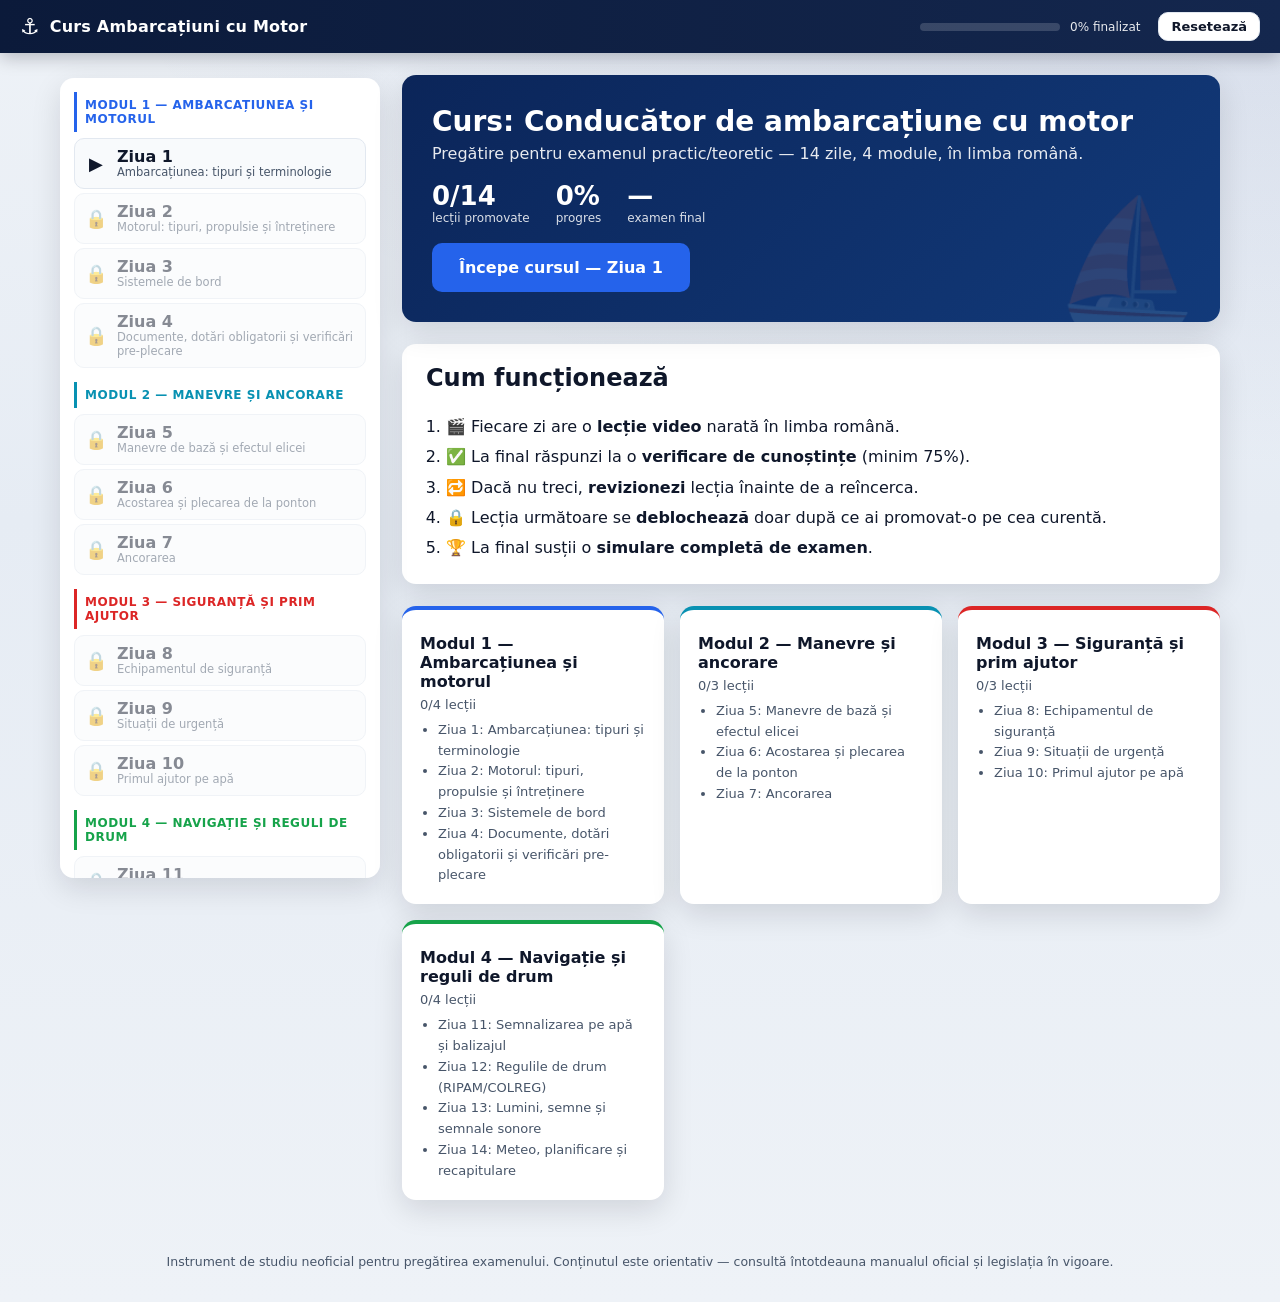
==== index.html @ 284d9b55 "Add mini-LMS for motorboat license exam prep Self-contained web app (no server/build/deps) that deli" ====
<!DOCTYPE html>
<html lang="ro">
<head>
  <meta charset="UTF-8" />
  <meta name="viewport" content="width=device-width, initial-scale=1.0" />
  <title>Curs Conducător de Ambarcațiune cu Motor</title>
  <meta name="description" content="Mini-LMS pentru pregătirea examenului de conducător de ambarcațiune cu motor pentru agrement — 14 lecții video narate în română, verificări de cunoștințe și simulare de examen." />
  <link rel="icon" href="data:image/svg+xml,<svg xmlns='http://www.w3.org/2000/svg' viewBox='0 0 100 100'><text y='.9em' font-size='90'>⛵</text></svg>" />
  <link rel="stylesheet" href="assets/css/styles.css" />
</head>
<body>
  <header class="topbar">
    <a href="#" id="brandHome" class="brand">
      <span class="brand__logo">⚓</span>
      <span class="brand__text">Curs Ambarcațiuni cu Motor</span>
    </a>
    <div class="topbar__progress">
      <div class="gprogress"><div class="gprogress__bar" id="globalProgressBar"></div></div>
      <span id="globalProgressText" class="gprogress__text">0% finalizat</span>
    </div>
    <button id="resetBtn" class="btn btn--ghost btn--sm" title="Resetează progresul">Resetează</button>
  </header>

  <div class="layout">
    <aside id="sidebar" class="sidebar" aria-label="Cuprins curs"></aside>
    <main id="main" class="main" aria-live="polite"></main>
  </div>

  <footer class="sitefoot">
    <p>Instrument de studiu neoficial pentru pregătirea examenului. Conținutul este orientativ —
       consultă întotdeauna manualul oficial și legislația în vigoare.</p>
  </footer>

  <script src="assets/js/content.js"></script>
  <script src="assets/js/player.js"></script>
  <script src="assets/js/quiz.js"></script>
  <script src="assets/js/exam.js"></script>
  <script src="assets/js/app.js"></script>
</body>
</html>
---- assets/css/styles.css ----
/* ===========================================================
   Curs Conducător de Ambarcațiune cu Motor — stiluri mini-LMS
   =========================================================== */
:root {
  --bg: #0f172a;
  --bg-soft: #111c33;
  --panel: #ffffff;
  --panel-2: #f8fafc;
  --ink: #0f172a;
  --ink-soft: #475569;
  --line: #e2e8f0;
  --brand: #2563eb;
  --brand-d: #1d4ed8;
  --ok: #16a34a;
  --warn: #d97706;
  --bad: #dc2626;
  --radius: 14px;
  --shadow: 0 10px 30px rgba(2, 8, 23, 0.12);
  --maxw: 1200px;
  font-synthesis: none;
}

* { box-sizing: border-box; }
html, body { margin: 0; padding: 0; }
body {
  font-family: "Segoe UI", system-ui, -apple-system, Roboto, Helvetica, Arial, sans-serif;
  color: var(--ink);
  background:
    radial-gradient(1200px 600px at 100% -10%, #1e3a8a22, transparent),
    linear-gradient(180deg, #eef2f7, #e6ecf4 40%, #eef2f7);
  min-height: 100vh;
  display: flex;
  flex-direction: column;
}

/* ---------- Topbar ---------- */
.topbar {
  position: sticky; top: 0; z-index: 30;
  display: flex; align-items: center; gap: 18px;
  padding: 12px 20px;
  background: linear-gradient(90deg, #0b1a3a, #14274e);
  color: #fff;
  box-shadow: 0 4px 18px rgba(2, 8, 23, 0.25);
}
.brand { display: flex; align-items: center; gap: 10px; color: #fff; text-decoration: none; font-weight: 700; }
.brand__logo { font-size: 22px; }
.brand__text { font-size: 16px; letter-spacing: .2px; }
.topbar__progress { margin-left: auto; display: flex; align-items: center; gap: 10px; min-width: 220px; }
.gprogress { flex: 1; height: 8px; background: #ffffff2a; border-radius: 999px; overflow: hidden; }
.gprogress__bar { height: 100%; width: 0; background: linear-gradient(90deg, #38bdf8, #22c55e); transition: width .4s ease; }
.gprogress__text { font-size: 12px; opacity: .9; white-space: nowrap; }

/* ---------- Layout ---------- */
.layout {
  flex: 1; width: 100%; max-width: var(--maxw); margin: 0 auto;
  display: grid; grid-template-columns: 320px 1fr; gap: 22px; padding: 22px 20px;
}
.sidebar {
  align-self: start; position: sticky; top: 78px;
  background: var(--panel); border-radius: var(--radius); box-shadow: var(--shadow);
  padding: 14px; max-height: calc(100vh - 100px); overflow: auto;
}
.main { min-width: 0; }

/* ---------- Sidebar nav ---------- */
.nav-module { margin-bottom: 14px; }
.nav-module__title {
  font-size: 12px; font-weight: 700; text-transform: uppercase; letter-spacing: .5px;
  color: var(--mod, var(--brand)); padding: 6px 8px; border-left: 3px solid var(--mod, var(--brand));
  margin-bottom: 6px;
}
.nav-list { list-style: none; margin: 0; padding: 0; display: flex; flex-direction: column; gap: 4px; }
.nav-item {
  width: 100%; display: flex; align-items: center; gap: 10px; text-align: left;
  background: var(--panel-2); border: 1px solid var(--line); border-radius: 10px;
  padding: 8px 10px; cursor: pointer; transition: .15s; color: var(--ink); font: inherit;
}
.nav-item:hover:not(:disabled) { border-color: var(--mod, var(--brand)); transform: translateX(2px); }
.nav-item:disabled { opacity: .5; cursor: not-allowed; }
.nav-item--active { outline: 2px solid var(--mod, var(--brand)); background: #fff; }
.nav-item--passed { background: #f0fdf4; border-color: #bbf7d0; }
.nav-item__icon { font-size: 18px; width: 22px; text-align: center; }
.nav-item__label { display: flex; flex-direction: column; line-height: 1.2; }
.nav-item__label small { color: var(--ink-soft); font-size: 11.5px; }
.nav-module--exam .nav-item { background: #faf5ff; }

/* ---------- Buttons ---------- */
.btn {
  border: 1px solid transparent; border-radius: 10px; padding: 10px 16px; cursor: pointer;
  font: inherit; font-weight: 600; transition: .15s; background: #e2e8f0; color: var(--ink);
}
.btn:hover { transform: translateY(-1px); }
.btn:disabled { opacity: .5; cursor: not-allowed; transform: none; }
.btn--primary { background: var(--brand); color: #fff; }
.btn--primary:hover { background: var(--brand-d); }
.btn--ghost { background: #fff; border-color: var(--line); color: var(--ink); }
.btn--warn { background: var(--warn); color: #fff; }
.btn--lg { padding: 14px 26px; font-size: 16px; }
.btn--sm { padding: 6px 12px; font-size: 13px; }

/* ---------- Home ---------- */
.home__hero {
  background: linear-gradient(135deg, #0b2559, #123a7a);
  color: #fff; border-radius: var(--radius); padding: 30px; box-shadow: var(--shadow);
  position: relative; overflow: hidden;
}
.home__hero::after {
  content: "⛵"; position: absolute; right: 18px; bottom: -10px; font-size: 120px; opacity: .12;
}
.home__hero h1 { margin: 0 0 6px; font-size: 28px; }
.home__sub { margin: 0 0 18px; opacity: .9; }
.home__stats { display: flex; gap: 26px; flex-wrap: wrap; margin-bottom: 18px; }
.stat { display: flex; flex-direction: column; }
.stat__num { font-size: 26px; font-weight: 800; }
.stat__lbl { font-size: 12px; opacity: .85; }
.home__how, .home__modules { margin-top: 22px; }
.home__how {
  background: var(--panel); border-radius: var(--radius); padding: 20px 24px; box-shadow: var(--shadow);
}
.home__how h2 { margin-top: 0; }
.home__how ol { margin: 0; padding-left: 20px; line-height: 1.9; }
.home__modules { display: grid; grid-template-columns: repeat(auto-fit, minmax(240px, 1fr)); gap: 16px; }
.mod-card {
  background: var(--panel); border-radius: var(--radius); padding: 18px; box-shadow: var(--shadow);
  border-top: 4px solid var(--mod); position: relative;
}
.mod-card h3 { margin: 6px 0; font-size: 16px; }
.mod-card p { margin: 0 0 8px; color: var(--ink-soft); font-size: 13px; }
.mod-card ul { margin: 0; padding-left: 18px; font-size: 13px; color: var(--ink-soft); line-height: 1.6; }

/* ---------- Lesson ---------- */
.lesson__head { margin-bottom: 16px; }
.lesson__crumbs { color: var(--mod, var(--brand)); font-weight: 700; font-size: 13px; text-transform: uppercase; letter-spacing: .5px; }
.lesson__head h1 { margin: 4px 0 6px; font-size: 26px; }
.lesson__summary { color: var(--ink-soft); margin: 0; }

.lesson__player-wrap {
  background: var(--panel); border-radius: var(--radius); box-shadow: var(--shadow);
  padding: 16px; margin-bottom: 18px;
}

/* Player */
.player--slides .slide-stage {
  background: linear-gradient(135deg, #0b1220, #14213d);
  border-radius: 12px; min-height: 340px; padding: 28px; color: #eaf1ff; position: relative;
  display: flex; align-items: center; overflow: hidden;
}
.player--video video { width: 100%; border-radius: 12px; background: #000; max-height: 460px; }
.player__note { color: var(--ink-soft); font-size: 13px; margin-top: 10px; text-align: center; }

.slide { width: 100%; }
.slide[data-anim] { animation: slideIn .5s ease; }
@keyframes slideIn { from { opacity: 0; transform: translateY(12px); } to { opacity: 1; transform: none; } }
.slide__counter { font-size: 12px; text-transform: uppercase; letter-spacing: 1px; opacity: .6; margin-bottom: 8px; }
.slide__title { margin: 0 0 16px; font-size: 24px; color: #fff; }
.slide__bullets { margin: 0; padding-left: 22px; line-height: 2; font-size: 17px; }
.slide__bullets li { margin-bottom: 4px; }
.slide__narration {
  margin-top: 18px; font-size: 13px; color: #9fb3d1; border-top: 1px solid #ffffff1a; padding-top: 12px;
  max-height: 84px; overflow: auto;
}

.player-controls { display: flex; align-items: center; gap: 10px; margin-top: 14px; flex-wrap: wrap; }
.player-progress { flex: 1; min-width: 120px; height: 8px; background: var(--line); border-radius: 999px; overflow: hidden; }
.player-progress__bar { height: 100%; width: 0; background: linear-gradient(90deg, var(--brand), #22c55e); transition: width .3s; }
.player-progress__label { font-size: 13px; color: var(--ink-soft); min-width: 40px; text-align: right; }

.lesson__nav { display: flex; justify-content: space-between; gap: 10px; margin-top: 18px; }

/* ---------- Quiz ---------- */
.quiz-root { margin-top: 4px; }
.quiz, .quiz--locked {
  background: var(--panel); border-radius: var(--radius); box-shadow: var(--shadow); padding: 22px;
}
.quiz--locked { text-align: center; color: var(--ink-soft); }
.lock-icon { font-size: 40px; }
.quiz__title { margin-top: 0; }
.quiz__intro { color: var(--ink-soft); margin-top: 0; }
.quiz__q { border: 1px solid var(--line); border-radius: 12px; padding: 14px 16px; margin: 0 0 14px; }
.quiz__q legend { font-weight: 700; padding: 0 6px; }
.quiz__q--missing { border-color: var(--warn); background: #fffbeb; }
.quiz__q--right { border-color: #bbf7d0; background: #f0fdf4; }
.quiz__q--wrong { border-color: #fecaca; background: #fef2f2; }
.quiz__opt {
  display: flex; align-items: center; gap: 10px; padding: 9px 10px; border-radius: 8px; cursor: pointer;
  border: 1px solid transparent; transition: .12s;
}
.quiz__opt:hover { background: var(--panel-2); }
.quiz__opt input { width: 18px; height: 18px; }
.opt--correct { background: #dcfce7; border-color: #86efac; font-weight: 600; }
.opt--chosen-wrong { background: #fee2e2; border-color: #fca5a5; }
.quiz__explain { margin: 8px 6px 0; font-size: 13.5px; color: var(--ink-soft); }
.quiz__result { margin-top: 14px; padding: 16px; border-radius: 12px; }
.quiz__result--pass { background: #f0fdf4; border: 1px solid #bbf7d0; }
.quiz__result--fail { background: #fef2f2; border: 1px solid #fecaca; }
.quiz__retry-note { color: var(--bad); }
.result-badge { display: inline-block; padding: 4px 12px; border-radius: 999px; font-weight: 800; letter-spacing: .5px; margin-bottom: 8px; }
.result-badge--pass { background: var(--ok); color: #fff; }
.result-badge--fail { background: var(--bad); color: #fff; }

/* ---------- Exam ---------- */
.exam-page__head, .exam-page__intro {
  background: var(--panel); border-radius: var(--radius); box-shadow: var(--shadow); padding: 22px; margin-bottom: 16px;
}
.exam-page__head h1 { margin: 0 0 6px; }
.exam-page__badge { color: var(--ok); font-weight: 700; }
.exam-page__intro { display: flex; flex-direction: column; gap: 12px; align-items: flex-start; }
.exam__bar {
  position: sticky; top: 70px; z-index: 5;
  display: flex; justify-content: space-between; align-items: center;
  background: #0b1a3a; color: #fff; padding: 12px 18px; border-radius: 12px; margin-bottom: 14px;
}
.exam__timer { font-variant-numeric: tabular-nums; font-size: 22px; font-weight: 800; background: #ffffff1a; padding: 4px 12px; border-radius: 8px; }
.exam__timer--low { color: #fecaca; background: #7f1d1d; animation: pulse 1s infinite; }
@keyframes pulse { 50% { opacity: .55; } }
.exam .quiz__q { background: var(--panel); box-shadow: 0 4px 14px rgba(2,8,23,.06); }
.exam__result { background: var(--panel); border-radius: var(--radius); box-shadow: var(--shadow); padding: 22px; margin-top: 8px; }
.exam__result--pass { border: 2px solid var(--ok); }
.exam__result--fail { border: 2px solid var(--bad); }
.exam__score { font-size: 18px; }
.exam__timeout { color: var(--bad); font-size: 14px; }

/* ---------- Toast ---------- */
.toast {
  position: fixed; left: 50%; bottom: 26px; transform: translate(-50%, 20px);
  background: #0b1a3a; color: #fff; padding: 12px 20px; border-radius: 12px; box-shadow: var(--shadow);
  opacity: 0; transition: .3s; z-index: 60; font-weight: 600;
}
.toast--show { opacity: 1; transform: translate(-50%, 0); }
.toast--success { background: linear-gradient(90deg, #16a34a, #22c55e); }

/* ---------- Footer ---------- */
.sitefoot { text-align: center; color: var(--ink-soft); font-size: 12.5px; padding: 20px; max-width: var(--maxw); margin: 0 auto; }

/* ---------- Responsive ---------- */
@media (max-width: 860px) {
  .layout { grid-template-columns: 1fr; }
  .sidebar { position: static; max-height: none; order: 2; }
  .main { order: 1; }
  .topbar__progress { min-width: 140px; }
  .brand__text { display: none; }
}
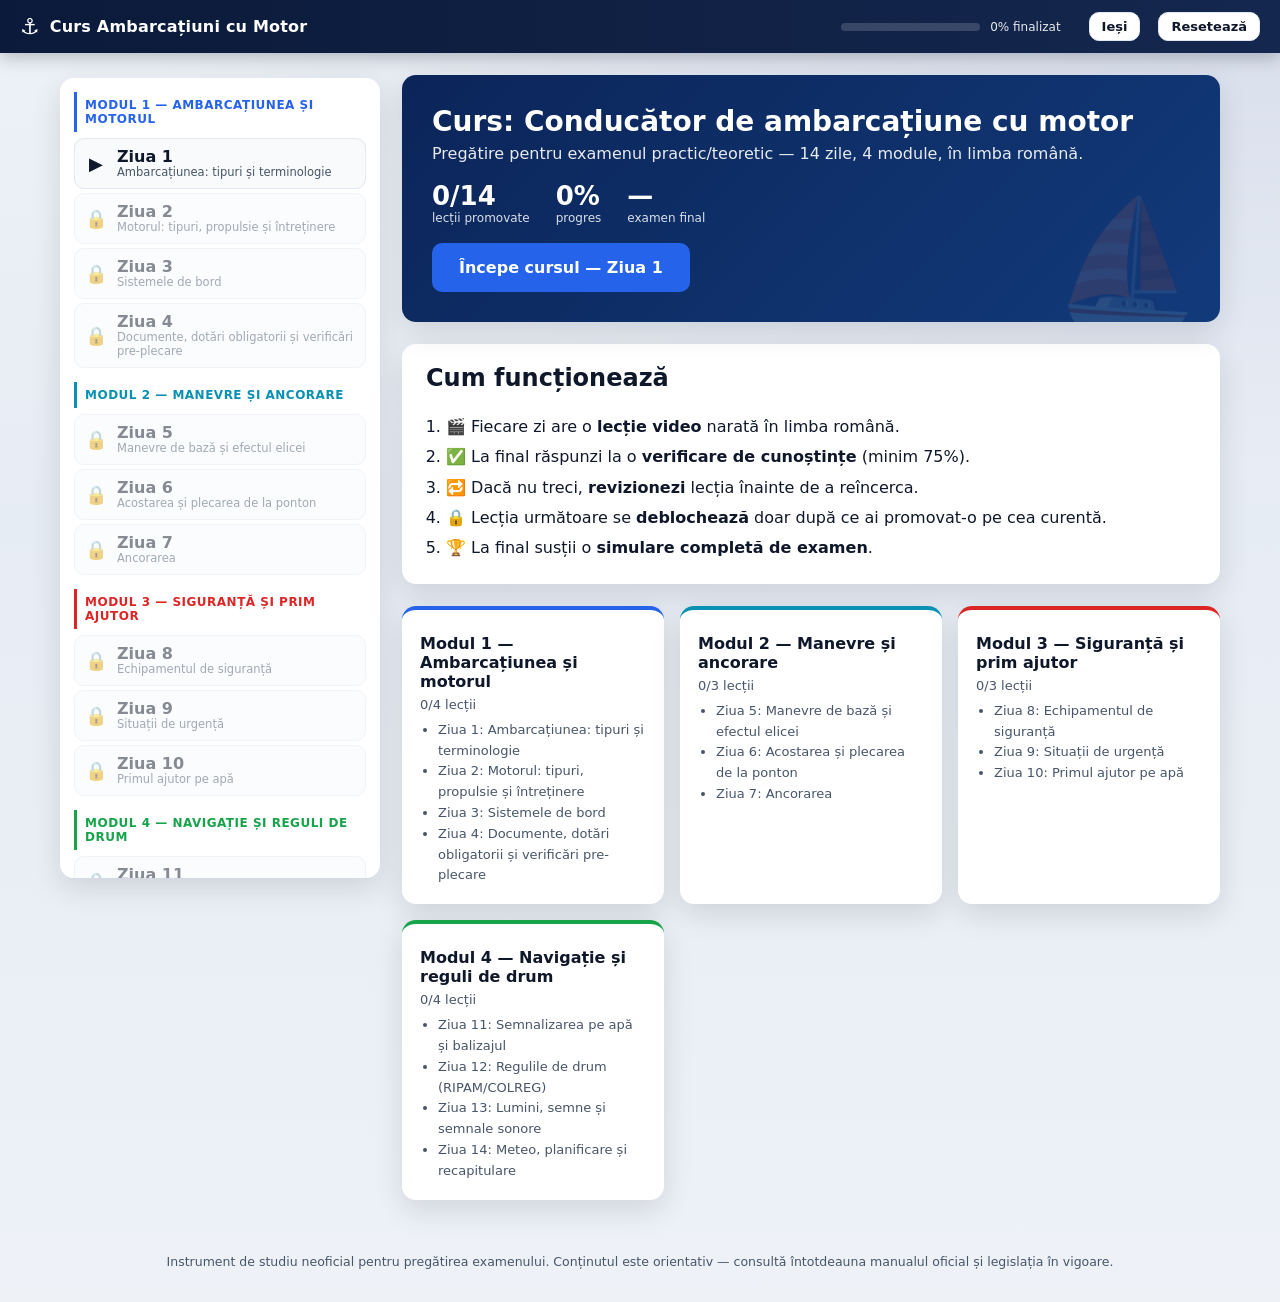
==== commit 016b0c8f: "Add MP4 lesson videos, auth server with admin approval, and VPS deployment Videos: - Generate real v" ====
--- a/index.html
+++ b/index.html
@@ -18,6 +18,11 @@
       <div class="gprogress"><div class="gprogress__bar" id="globalProgressBar"></div></div>
       <span id="globalProgressText" class="gprogress__text">0% finalizat</span>
     </div>
+    <span id="userBox" class="userbox" hidden>
+      <a id="adminLink" href="/admin" class="userbox__admin" hidden title="Panou de administrare">👑 Admin</a>
+      <span id="userEmail" class="userbox__email"></span>
+      <button id="logoutBtn" class="btn btn--ghost btn--sm" title="Deconectare">Ieși</button>
+    </span>
     <button id="resetBtn" class="btn btn--ghost btn--sm" title="Resetează progresul">Resetează</button>
   </header>
 
--- a/assets/css/styles.css
+++ b/assets/css/styles.css
@@ -49,6 +49,10 @@
 .gprogress { flex: 1; height: 8px; background: #ffffff2a; border-radius: 999px; overflow: hidden; }
 .gprogress__bar { height: 100%; width: 0; background: linear-gradient(90deg, #38bdf8, #22c55e); transition: width .4s ease; }
 .gprogress__text { font-size: 12px; opacity: .9; white-space: nowrap; }
+.userbox { display: flex; align-items: center; gap: 10px; }
+.userbox__email { font-size: 12.5px; opacity: .85; max-width: 180px; overflow: hidden; text-overflow: ellipsis; white-space: nowrap; }
+.userbox__admin { color: #fbbf24; text-decoration: none; font-size: 13px; font-weight: 700; }
+.userbox__admin:hover { text-decoration: underline; }
 
 /* ---------- Layout ---------- */
 .layout {
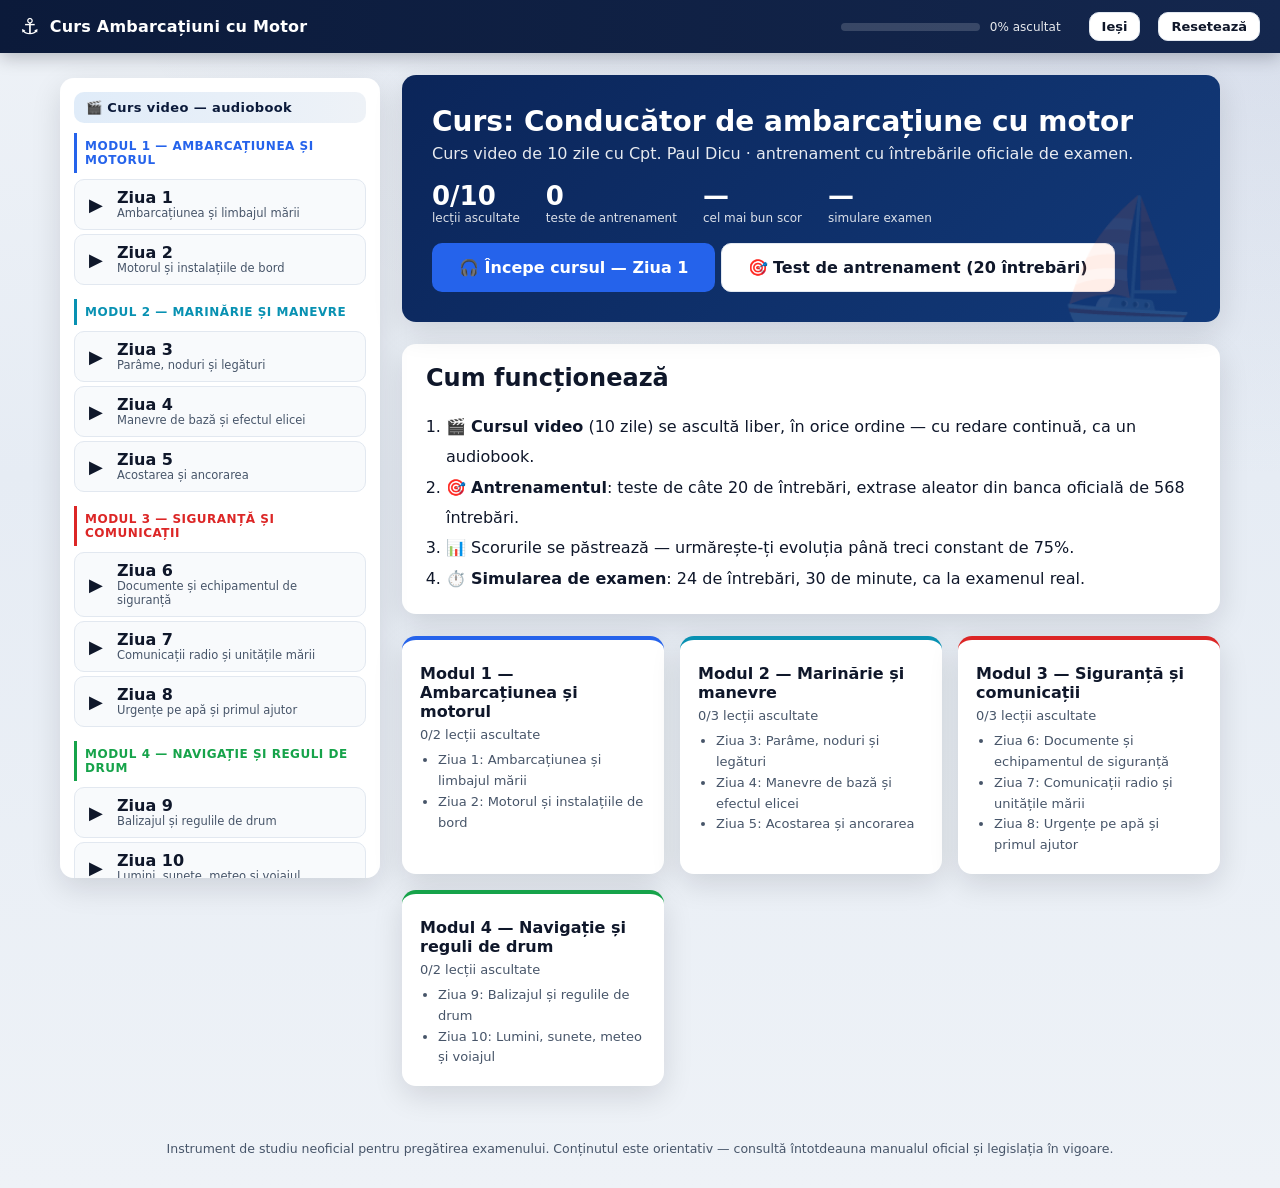
==== commit 3ca0d4cf: "Restructure course as v4: 10-day standalone video course + exam practice - content.js: 14 lessons co" ====
--- a/index.html
+++ b/index.html
@@ -4,7 +4,7 @@
   <meta charset="UTF-8" />
   <meta name="viewport" content="width=device-width, initial-scale=1.0" />
   <title>Curs Conducător de Ambarcațiune cu Motor</title>
-  <meta name="description" content="Mini-LMS pentru pregătirea examenului de conducător de ambarcațiune cu motor pentru agrement — 14 lecții video narate în română, verificări de cunoștințe și simulare de examen." />
+  <meta name="description" content="Mini-LMS pentru pregătirea examenului de conducător de ambarcațiune cu motor pentru agrement — curs video de 10 zile narat în română, teste de antrenament din banca oficială și simulare de examen." />
   <link rel="icon" href="data:image/svg+xml,<svg xmlns='http://www.w3.org/2000/svg' viewBox='0 0 100 100'><text y='.9em' font-size='90'>⛵</text></svg>" />
   <link rel="stylesheet" href="assets/css/styles.css" />
 </head>
@@ -37,8 +37,9 @@
   </footer>
 
   <script src="assets/js/content.js"></script>
+  <script src="assets/js/questions-anr.js"></script>
   <script src="assets/js/player.js"></script>
-  <script src="assets/js/quiz.js"></script>
+  <script src="assets/js/practice.js"></script>
   <script src="assets/js/exam.js"></script>
   <script src="assets/js/app.js"></script>
 </body>
--- a/assets/css/styles.css
+++ b/assets/css/styles.css
@@ -244,3 +244,41 @@
   .topbar__progress { min-width: 140px; }
   .brand__text { display: none; }
 }
+
+/* ---------- Secțiuni sidebar (v3: audiobook + teste) ---------- */
+.nav-section {
+  font-size: 13px; font-weight: 800; letter-spacing: .4px; color: #0b1a3a;
+  background: linear-gradient(90deg, #e0ecf9, #eef2f7);
+  border-radius: 10px; padding: 8px 12px; margin: 14px 0 10px;
+}
+.nav-section:first-child { margin-top: 0; }
+
+/* ---------- Redare continuă (audiobook) ---------- */
+.cont-toggle {
+  display: flex; align-items: center; gap: 8px; margin-top: 10px;
+  font-size: 13.5px; color: var(--ink-soft); cursor: pointer; user-select: none;
+}
+.cont-toggle input { width: 17px; height: 17px; accent-color: var(--brand); }
+
+/* ---------- Antrenament examen (v4) ---------- */
+.practice-stats {
+  display: flex; gap: 26px; flex-wrap: wrap; margin: 6px 0 18px;
+  background: #fff; border: 1px solid var(--line, #e2e8f0); border-radius: 14px; padding: 16px 22px;
+}
+.practice-stats .stat__num { color: #7c3aed; }
+.practice-empty { margin: 10px 0 18px; color: var(--ink-soft, #475569); font-size: 15px; }
+.practice-history { background: #fff; border: 1px solid var(--line, #e2e8f0); border-radius: 14px; padding: 14px 20px; margin-bottom: 18px; }
+.practice-history h3 { margin: 0 0 10px; font-size: 15px; }
+.practice-history ul { list-style: none; margin: 0; padding: 0; }
+.practice-history li {
+  display: grid; grid-template-columns: 1fr auto auto auto; gap: 14px; align-items: center;
+  padding: 7px 10px; border-radius: 8px; font-size: 14px;
+}
+.practice-history li:nth-child(odd) { background: #f8fafc; }
+.practice-history li.ph--pass strong { color: #16a34a; }
+.practice-history li.ph--fail strong { color: #dc2626; }
+.quiz__cat {
+  display: inline-block; background: #ede9fe; color: #6d28d9; font-size: 11px; font-weight: 700;
+  text-transform: uppercase; letter-spacing: .4px; border-radius: 6px; padding: 2px 8px;
+  margin-right: 8px; vertical-align: 2px;
+}
